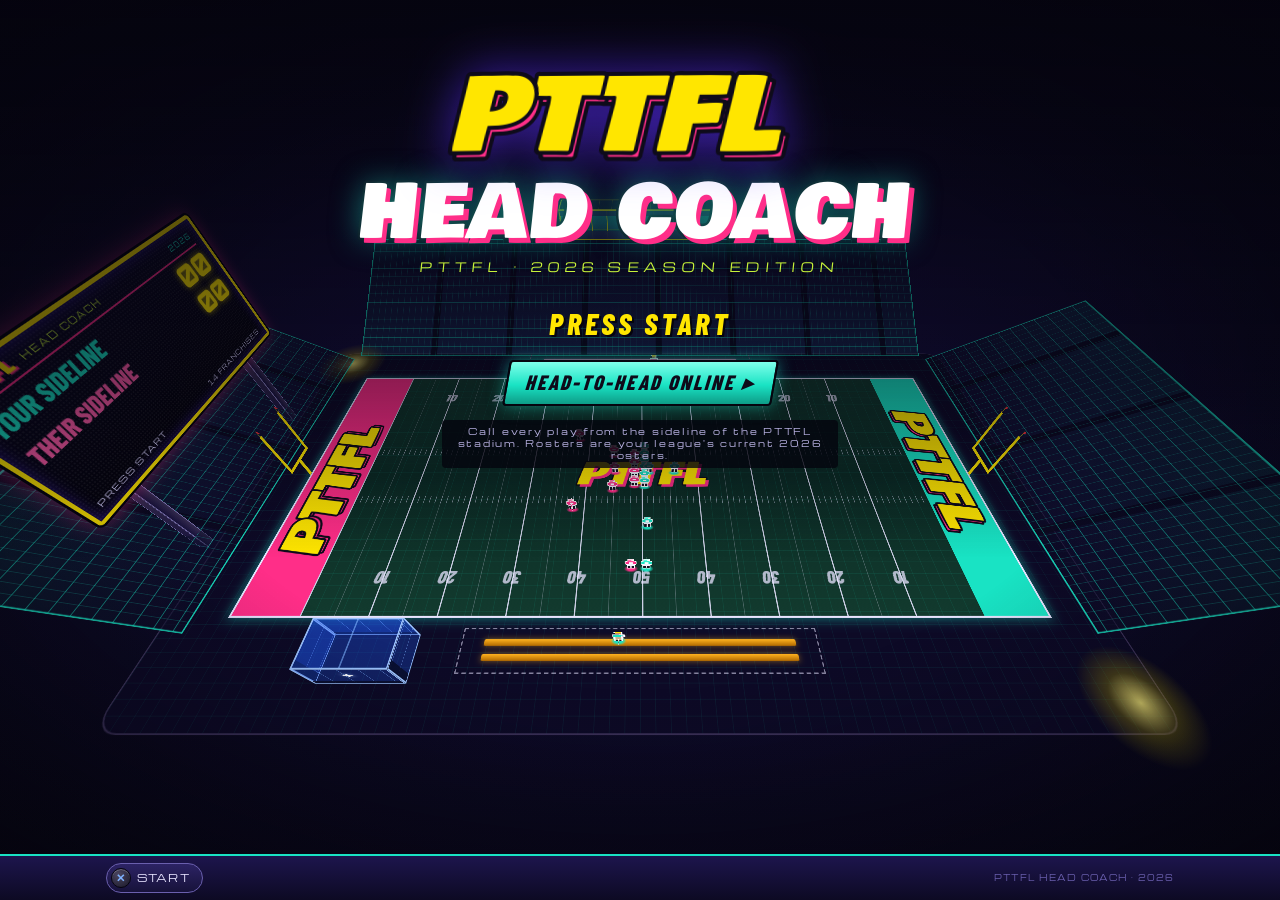
==== index.html @ 3d11e811 "PTTFL Head Coach: single-player and head-to-head game Co-Authored-By: Claude Opus 5.5 <noreply@anthr" ====
<!doctype html>
<html lang="en">
<head>
<meta charset="utf-8">
<meta name="viewport" content="width=device-width,initial-scale=1,viewport-fit=cover">
<title>PTTFL Head Coach</title>
<link rel="preconnect" href="https://fonts.googleapis.com"><link rel="preconnect" href="https://fonts.gstatic.com" crossorigin>
<link rel="stylesheet" href="https://fonts.googleapis.com/css2?family=Anton&family=Bowlby+One&family=Barlow+Condensed:ital,wght@1,700;1,800&family=Michroma&family=Orbitron:wght@700;900&family=Archivo+Narrow:wght@500;600;700&display=swap">
<link rel="stylesheet" href="assets/hc.css">
</head>
<body>
<noscript>PTTFL Head Coach needs JavaScript turned on.</noscript>
<script>window.HC_MODE = 'sp';</script>
<script src="assets/hc-data.js"></script>
<script src="assets/hc-game.js"></script>
</body>
</html>
---- assets/hc.css ----
/* PTTFL Head Coach */
:root{color-scheme:light;box-sizing:border-box;padding-top:env(safe-area-inset-top,0px);padding-bottom:env(safe-area-inset-bottom,0px)}html{scroll-padding-top:env(safe-area-inset-top,0px)}body{margin:0;padding:0;font:14px -apple-system,BlinkMacSystemFont,sans-serif;background:#fff;color:#000}img{max-width:100%}[hidden]:not([hidden=until-found i]){display:none!important}
:root{
  color-scheme:dark;
  --navy:#0B0920; --ink:#15111F; --deep:#0A0812;
  --text:#F4F0FF; --soft:#D9C9FF; --lav:#B48CFF; --hud-soft:#B7B0E0;
  --purple:#5B2EFF; --yellow:#FFE600; --pink:#FF2E88; --teal:#19E3C4; --lime:#C6F23A; --orange:#FF6B1A;
  --steel-hi:#9C92D8; --steel-lo:#221A4A;
  --pnl:linear-gradient(180deg,rgba(42,31,92,.9) 0%,rgba(24,18,64,.9) 34%,rgba(16,12,42,.93) 100%);
  --grid:linear-gradient(rgba(25,227,196,.055) 1px,transparent 1px) 0 0/22px 22px,linear-gradient(90deg,rgba(25,227,196,.055) 1px,transparent 1px) 0 0/22px 22px;
  --bevel:inset 0 1px 0 rgba(255,255,255,.22),inset 1px 0 0 rgba(255,255,255,.08),inset 0 -2px 0 rgba(0,0,0,.55),0 0 0 1px #05040E,0 8px 18px rgba(0,0,0,.55);
  --f-head:"Barlow Condensed","Arial Narrow",sans-serif;
  --f-hud:"Michroma","Archivo Narrow",sans-serif;
  --f-lcd:"Orbitron","Barlow Condensed",sans-serif;
  --f-body:"Archivo Narrow","Arial Narrow",sans-serif;
  --safe-b:env(safe-area-inset-bottom,0px);
}
*{box-sizing:border-box}
html,body{height:100%}
body{margin:0;color:var(--text);font-family:var(--f-body);font-size:15px;line-height:1.35;overflow:hidden;background:#05040C;-webkit-tap-highlight-color:transparent;user-select:none;-webkit-user-select:none}
button{font:inherit;color:inherit}
:focus-visible{outline:2px solid var(--teal);outline-offset:2px}
*{scrollbar-width:thin;scrollbar-color:#FFE600 #120E2C}
::-webkit-scrollbar{width:10px;height:10px}
::-webkit-scrollbar-track{background:#0A0820;box-shadow:inset 0 0 0 1px #3B3158}
::-webkit-scrollbar-thumb{background:linear-gradient(180deg,#FFF27A,#FFE600 45%,#C9A800);border:2px solid #0A0820;border-radius:3px}
.num{font-variant-numeric:tabular-nums}
[hidden]{display:none!important}

/* ===================== the PTTFL stadium (same build as the Matchup Vault) ===================== */
.mx-ov{position:fixed;inset:0;overflow:hidden;contain:strict;background:radial-gradient(ellipse 90% 70% at 50% 45%,#1B1250 0%,#0B0920 60%,#05040C 100%)}
.mx-ov::after{content:"";position:absolute;inset:0;pointer-events:none;background:radial-gradient(ellipse 80% 70% at 50% 45%,transparent 45%,rgba(5,4,14,.6) 100%)}
.mx-ov.dim::before{content:"";position:absolute;inset:0;z-index:2;background:rgba(5,4,14,.5);pointer-events:none}
.mx-cam{position:absolute;left:50%;top:50%;width:0;height:0;perspective:900px;perspective-origin:50% 30%;transition:top .45s cubic-bezier(.45,0,.2,1)}
.mx-ov.calling .mx-cam{top:40%}
.mx-rig{position:absolute;left:0;top:0;transform-style:preserve-3d;will-change:transform;backface-visibility:hidden}
.mx-rig.glide{transition:transform .9s cubic-bezier(.45,0,.2,1)}
.mx-std{position:absolute;left:-700px;top:-370px;width:1400px;height:780px;border-radius:30px;transform:translateZ(-14px);backface-visibility:hidden;
  background:linear-gradient(rgba(25,227,196,.07) 1px,transparent 1px) 0 0/20px 20px,linear-gradient(90deg,rgba(25,227,196,.07) 1px,transparent 1px) 0 0/20px 20px,#0D0A26;box-shadow:0 0 0 2px #3B3158}
.mx-std::before,.mx-std::after{content:"";position:absolute;width:150px;height:150px;border-radius:50%;background:radial-gradient(circle,rgba(255,242,122,.9),rgba(255,230,0,.25) 35%,transparent 70%)}
.mx-std::before{left:-40px;top:-40px}.mx-std::after{right:-40px;bottom:-40px}
.mx-sec{position:absolute;backface-visibility:visible;border:2px solid rgba(25,227,196,.85);
  background:repeating-linear-gradient(var(--rr),rgba(25,227,196,.55) 0 1.5px,transparent 1.5px 22px),
    repeating-linear-gradient(var(--rd),rgba(25,227,196,.22) 0 1px,transparent 1px 14px),
    repeating-linear-gradient(var(--rd),transparent 0 158px,rgba(11,9,32,.9) 158px 172px),
    linear-gradient(var(--rr),rgba(25,227,196,.10),rgba(13,10,38,.6))}
.mx-sec.n{left:-640px;top:-640px;width:1280px;height:300px;transform-origin:50% 100%;transform:translateZ(2px) rotateX(-30deg);--rr:0deg;--rd:90deg;transform-style:preserve-3d}
.mx-sec.w{left:-950px;top:-330px;width:300px;height:620px;transform-origin:100% 50%;transform:translateZ(2px) rotateY(30deg);--rr:90deg;--rd:0deg}
.mx-sec.e{left:650px;top:-330px;width:300px;height:620px;transform-origin:0 50%;transform:translateZ(2px) rotateY(-30deg);--rr:270deg;--rd:0deg}
.mx-pbase{position:absolute;left:0;top:0;width:100%;height:0;transform-origin:50% 0;transform:rotateX(30deg);transform-style:preserve-3d}
.mx-fld{position:absolute;left:-600px;top:-267px;width:1200px;height:533px;border:3px solid #E8E4FF;box-shadow:0 0 18px rgba(25,227,196,.55);
  background:
    repeating-linear-gradient(90deg,rgba(232,228,255,.85) 0 2px,transparent 2px 100px) 100px 0/1000px 100% no-repeat,
    repeating-linear-gradient(90deg,rgba(232,228,255,.28) 0 1px,transparent 1px 50px) 150px 0/900px 100% no-repeat,
    repeating-linear-gradient(90deg,rgba(232,228,255,.55) 0 1px,transparent 1px 10px) 100px 205px/1000px 14px no-repeat,
    repeating-linear-gradient(90deg,rgba(232,228,255,.55) 0 1px,transparent 1px 10px) 100px 314px/1000px 14px no-repeat,
    linear-gradient(90deg,#FF2E88 0 100px,transparent 100px 1100px,#19E3C4 1100px),
    linear-gradient(rgba(25,227,196,.09) 1px,transparent 1px) 0 0/20px 20px,
    linear-gradient(90deg,rgba(25,227,196,.09) 1px,transparent 1px) 0 0/20px 20px,
    linear-gradient(180deg,#123A2E,#0B2A24 50%,#123A2E)}
.mx-ez{position:absolute;top:0;bottom:0;width:100px;overflow:visible}
.mx-ez.l{left:0}.mx-ez.r{right:0}
.mx-ezl{position:absolute;left:50%;top:50%;width:360px;transform:translate(-50%,-50%) rotate(-90deg)}
.mx-ez.r .mx-ezl{transform:translate(-50%,-50%) rotate(90deg)}
.mx-ezl svg{display:block;width:100%;height:auto;overflow:visible}
.mx-num{position:absolute;font-family:var(--f-head);font-style:italic;font-weight:800;font-size:30px;color:rgba(232,228,255,.75);transform:translateX(-50%)}
.mx-num.t{top:40px}.mx-num.b{bottom:40px;transform:translateX(-50%) rotate(180deg)}
.mx-mid{position:absolute;left:50%;top:50%;transform:translate(-50%,-50%);font-family:"Bowlby One",var(--f-head);font-size:70px;color:#FFE600;-webkit-text-stroke:5px #0E0B1A;paint-order:stroke;text-shadow:5px 5px 0 #FF2E88;font-style:italic;letter-spacing:.02em}
.mx-to{position:absolute;left:50%;top:22%;transform:translate(-50%,-50%);display:none;font-family:"Bowlby One",var(--f-head);font-size:54px;color:#FFE600;-webkit-text-stroke:4px #0E0B1A;paint-order:stroke;text-shadow:4px 4px 0 #FF2E88;font-style:italic;letter-spacing:.06em}
.mx-ov.timeout .mx-to{display:block;animation:toblink 1.2s steps(2,end) infinite}
@keyframes toblink{50%{opacity:.35}}
.mx-team{position:absolute;left:-250px;top:282px;width:500px;height:62px;border:2px dashed rgba(232,228,255,.55);transform:translateZ(4px)}
.mx-bench{position:absolute;left:30px;right:30px;height:9px;background:linear-gradient(180deg,#FFB21F,#B36B00);box-shadow:0 0 8px rgba(255,178,31,.5);border-radius:2px}
.mx-bench.a{top:14px}.mx-bench.b{top:34px}
.mx-team.far{top:-344px;border-color:rgba(255,46,136,.55)}
.mx-team.far .mx-bench{background:linear-gradient(180deg,#FF7AB5,#B3155E);box-shadow:0 0 8px rgba(255,46,136,.5)}
.cb{position:absolute;transform-style:preserve-3d}
.cb>i{position:absolute;display:block;box-sizing:border-box;backface-visibility:visible}
.cb.tent{transform:translateZ(4px)}
.cb.tent>i{border:2px solid #9CC3FF;background:linear-gradient(0deg,rgba(8,12,40,.85) 0 16%,transparent 16%),repeating-linear-gradient(90deg,rgba(127,178,255,.55) 0 1.5px,transparent 1.5px 27px),rgba(30,91,255,.28)}
.cb.tent>i.tp{background:linear-gradient(90deg,transparent 49%,rgba(127,178,255,.6) 49% 51%,transparent 51%),rgba(30,91,255,.35)}
.cb.tent>i.fr::after{content:"+";position:absolute;left:50%;top:38%;transform:translate(-50%,-50%);font:900 26px/1 Arial,sans-serif;color:#fff;text-shadow:0 0 8px #9CC3FF}
.cb.pbox>i{border:2px solid #FFE600;background:rgba(42,31,92,.85)}
.cb.pbox>i.fr{background:linear-gradient(180deg,rgba(42,31,92,.9) 0 18%,transparent 18% 70%,rgba(42,31,92,.9) 70%),repeating-linear-gradient(90deg,#FFE600 0 2px,transparent 2px 36px),linear-gradient(180deg,rgba(25,227,196,.55),rgba(25,227,196,.15))}
.cb.pbox>i.fr::after{content:"PRESS";position:absolute;left:0;right:0;bottom:3px;text-align:center;font-family:var(--f-hud);font-size:11px;letter-spacing:.4em;color:#FFE600}
.cb.pbox>i.tp{background:repeating-linear-gradient(90deg,rgba(255,230,0,.25) 0 1px,transparent 1px 30px),rgba(20,15,51,.9)}
.cb.jpole>i{background:linear-gradient(180deg,#3B3158,#1A1440);border:1px solid #9C92D8}
.mx-gp{position:absolute;display:block;top:-30px;width:130px;height:60px;backface-visibility:visible}
.mx-gp.r{left:600px;transform-origin:0 50%;transform:rotateY(-90deg);
  background:linear-gradient(#FFE600,#FFE600) 0 27px/40px 6px no-repeat,linear-gradient(#FFE600,#FFE600) 37px 0/6px 60px no-repeat,linear-gradient(#FFE600,#FFE600) 40px 0/90px 5px no-repeat,linear-gradient(#FFE600,#FFE600) 40px 55px/90px 5px no-repeat}
.mx-gp.l{left:-730px;transform-origin:100% 50%;transform:rotateY(90deg);
  background:linear-gradient(#FFE600,#FFE600) 90px 27px/40px 6px no-repeat,linear-gradient(#FFE600,#FFE600) 87px 0/6px 60px no-repeat,linear-gradient(#FFE600,#FFE600) 0 0/90px 5px no-repeat,linear-gradient(#FFE600,#FFE600) 0 55px/90px 5px no-repeat}
/* jumbotron at the west end: the live game score */
.mx-jb{position:absolute;display:block;transform-origin:100% 50%;transform:translateZ(158px) rotateY(90deg);transform-style:preserve-3d;backface-visibility:visible}
.mx-jbi{position:absolute;left:50%;top:50%;width:420px;height:215px;transform:translate(-50%,-50%) rotate(-90deg);display:flex;flex-direction:column;gap:4px;padding:8px 14px 8px;overflow:hidden;
  background:radial-gradient(rgba(255,255,255,.07) 1px,transparent 1.3px) 0 0/4px 4px,linear-gradient(180deg,#0B0920,#05040C);border:5px solid #FFE600;border-radius:6px;box-shadow:0 0 0 3px #05040E,0 0 30px rgba(255,46,136,.55),inset 0 0 18px rgba(91,46,255,.45)}
.jb-top{display:flex;align-items:center;gap:10px;padding-bottom:4px;border-bottom:2px solid #FF2E88;font-family:var(--f-hud);font-size:10px;letter-spacing:.2em;text-transform:uppercase;color:#C6F23A}
.jb-top b{font-family:"Bowlby One",Impact,sans-serif;font-weight:400;font-size:19px;line-height:1;color:#FFE600;text-shadow:2px 2px 0 #FF2E88}
.jb-top span:last-child{margin-left:auto;color:#19E3C4}
.jb-row{display:grid;grid-template-columns:minmax(0,1fr) auto;align-items:center;gap:10px}
.jb-row span{font-family:var(--f-head);font-style:italic;font-weight:800;font-size:30px;line-height:1;text-transform:uppercase;white-space:nowrap;overflow:hidden;text-overflow:ellipsis}
.jb-row.u span{color:#19E3C4}.jb-row.t span{color:#FF5CA8}
.jb-row b{font-family:var(--f-lcd);font-weight:900;font-size:40px;line-height:1;color:#FFE600;text-shadow:0 0 10px rgba(255,230,0,.7)}
.jb-foot{margin-top:auto;display:flex;justify-content:space-between;font-family:var(--f-hud);font-size:11px;letter-spacing:.14em;color:#D9D4FF}

/* pixel players (same sprites as the Vault) */
.mx-game{position:absolute;left:0;top:0;transform-style:preserve-3d;transform:translateZ(3px)}
.gp{position:absolute;left:0;top:0;width:0;height:0;transform-style:preserve-3d;--op:1}
.gp>i,.gp::after{content:"";position:absolute;display:block;left:-9px;top:-32px;width:18px;height:32px;transform-origin:50% 100%;transform:rotateX(-90deg);backface-visibility:visible;background-size:100% 100%;image-rendering:pixelated;opacity:var(--op)}
.gp::after{transform:rotateZ(90deg) rotateX(-90deg)}
.gp::before{content:"";position:absolute;left:-11px;top:-6px;width:22px;height:12px;border-radius:50%;background:radial-gradient(ellipse,var(--gc,#fff) 0 35%,transparent 72%);opacity:var(--op)}
.gp.u{--gc:#19E3C4}.gp.t{--gc:#FF2E88}.gp.ball{--gc:#FFE600}
.gp.u>i,.gp.u::after{background-image:url("data:image/svg+xml,%3Csvg xmlns='http://www.w3.org/2000/svg' viewBox='0 0 14 24' shape-rendering='crispEdges'%3E%3Crect x='3' y='0' width='8' height='7' fill='%23FFFFFF'/%3E%3Crect x='1' y='5' width='12' height='9' fill='%23FFFFFF'/%3E%3Crect x='0' y='6' width='4' height='7' fill='%23FFFFFF'/%3E%3Crect x='10' y='6' width='4' height='7' fill='%23FFFFFF'/%3E%3Crect x='2' y='12' width='10' height='6' fill='%23FFFFFF'/%3E%3Crect x='2' y='16' width='5' height='8' fill='%23FFFFFF'/%3E%3Crect x='7' y='16' width='5' height='8' fill='%23FFFFFF'/%3E%3Crect x='4' y='1' width='6' height='5' fill='%235CFFE6'/%3E%3Crect x='2' y='6' width='10' height='7' fill='%2319E3C4'/%3E%3Crect x='1' y='7' width='2' height='5' fill='%2319E3C4'/%3E%3Crect x='11' y='7' width='2' height='5' fill='%2319E3C4'/%3E%3Crect x='3' y='13' width='8' height='4' fill='%23F4F0FF'/%3E%3Crect x='3' y='17' width='3' height='6' fill='%2315111F'/%3E%3Crect x='8' y='17' width='3' height='6' fill='%2315111F'/%3E%3Crect x='8' y='3' width='3' height='2' fill='%23FFFFFF'/%3E%3Crect x='5' y='8' width='4' height='3' fill='%23FFFFFF'/%3E%3C/svg%3E")}
.gp.t>i,.gp.t::after{background-image:url("data:image/svg+xml,%3Csvg xmlns='http://www.w3.org/2000/svg' viewBox='0 0 14 24' shape-rendering='crispEdges'%3E%3Crect x='3' y='0' width='8' height='7' fill='%23FFFFFF'/%3E%3Crect x='1' y='5' width='12' height='9' fill='%23FFFFFF'/%3E%3Crect x='0' y='6' width='4' height='7' fill='%23FFFFFF'/%3E%3Crect x='10' y='6' width='4' height='7' fill='%23FFFFFF'/%3E%3Crect x='2' y='12' width='10' height='6' fill='%23FFFFFF'/%3E%3Crect x='2' y='16' width='5' height='8' fill='%23FFFFFF'/%3E%3Crect x='7' y='16' width='5' height='8' fill='%23FFFFFF'/%3E%3Crect x='4' y='1' width='6' height='5' fill='%23FF7AB5'/%3E%3Crect x='2' y='6' width='10' height='7' fill='%23FF2E88'/%3E%3Crect x='1' y='7' width='2' height='5' fill='%23FF2E88'/%3E%3Crect x='11' y='7' width='2' height='5' fill='%23FF2E88'/%3E%3Crect x='3' y='13' width='8' height='4' fill='%23F4F0FF'/%3E%3Crect x='3' y='17' width='3' height='6' fill='%2315111F'/%3E%3Crect x='8' y='17' width='3' height='6' fill='%2315111F'/%3E%3Crect x='8' y='3' width='3' height='2' fill='%23FFFFFF'/%3E%3Crect x='5' y='8' width='4' height='3' fill='%23FFFFFF'/%3E%3C/svg%3E")}
.gp.ball>i,.gp.ball::after{left:-6px;top:-8px;width:12px;height:8px;background-image:url("data:image/svg+xml,%3Csvg xmlns='http://www.w3.org/2000/svg' viewBox='0 0 10 6' shape-rendering='crispEdges'%3E%3Crect x='2' y='0' width='6' height='6' fill='%238A4A1A'/%3E%3Crect x='0' y='1' width='10' height='4' fill='%238A4A1A'/%3E%3Crect x='3' y='2' width='4' height='1' fill='%23F4F0FF'/%3E%3C/svg%3E")}
.gp.ball::before{left:-6px;top:-4px;width:12px;height:8px}
.gp.co>i,.gp.co::after{left:-10px;top:-34px;width:20px;height:34px}
.gp.co.u>i,.gp.co.u::after{background-image:var(--coach-u)}
.gp.co.t>i,.gp.co.t::after{background-image:var(--coach-t)}
.gp.hi::before{background:radial-gradient(ellipse,#FFE600 0 40%,transparent 75%);left:-14px;top:-8px;width:28px;height:16px}
.gl{position:absolute;left:0;top:0;bottom:0;width:3px;margin-left:-1.5px;opacity:.9;pointer-events:none}
.gl.los{background:#3DD9FF;box-shadow:0 0 8px #3DD9FF}.gl.fst{background:#FFE600;box-shadow:0 0 8px #FFE600}
.mx-tgt{position:absolute;left:0;top:0;width:44px;height:44px;margin:-22px 0 0 -22px;border-radius:50%;border:3px solid #FFE600;box-shadow:0 0 14px #FFE600;opacity:0;transform:translateZ(2px)}

/* ===================== Madden-era menu kit ===================== */
.panel{background:var(--grid),var(--pnl);border:2px solid;border-color:var(--steel-hi) var(--steel-lo) #120D2E #6A5FAE;border-radius:6px;box-shadow:var(--bevel)}
.bar{display:flex;align-items:center;gap:10px;padding:7px 12px;background:linear-gradient(90deg,#5B2EFF,#2A1A8A 70%,transparent);font-family:var(--f-hud);font-size:.6rem;letter-spacing:.16em;text-transform:uppercase;color:#fff;box-shadow:inset 0 -1px 0 rgba(0,0,0,.5);border-radius:4px 4px 0 0}
.bar b{color:var(--yellow);font-weight:400}
.bar .r{margin-left:auto;color:var(--lime)}
.hud{font-family:var(--f-hud);font-size:.58rem;letter-spacing:.14em;text-transform:uppercase;color:var(--lime)}
.lcd{font-family:var(--f-lcd);font-weight:900;color:#8C84B8;background:#05040C;border:2px solid #2A2350;border-radius:4px;padding:4px 10px;box-shadow:inset 0 3px 10px rgba(0,0,0,.85);display:inline-block;font-variant-numeric:tabular-nums}
.lcd.win{color:var(--yellow);text-shadow:0 0 12px rgba(255,230,0,.7)}
.lcd.good{color:var(--lime);text-shadow:0 0 8px rgba(198,242,58,.6)}
.sec{display:flex;align-items:center;margin:0 0 12px}
.sec h2{margin:0;font-family:var(--f-head);font-weight:800;font-style:italic;font-size:1.75rem;line-height:1;letter-spacing:.02em;text-transform:uppercase;color:#fff;padding:2px 22px 4px 14px;transform:skewX(-14deg);white-space:nowrap;
  background:linear-gradient(90deg,#5B2EFF 0%,#3A1DB4 70%,rgba(58,29,180,0) 100%);border-left:7px solid var(--yellow);text-shadow:2px 2px 0 #05040E;box-shadow:inset 0 1px 0 rgba(255,255,255,.3)}
.sec::after{content:"";flex:1;height:2px;margin-left:6px;background:linear-gradient(90deg,#19E3C4,rgba(25,227,196,.15) 60%,transparent);box-shadow:0 0 8px rgba(25,227,196,.6)}
.chip{border:1px solid;border-color:#6A5FAE #221A4A #120D2E #4A4090;border-radius:4px;transform:skewX(-10deg);padding:4px 12px 6px;cursor:pointer;font-family:var(--f-head);font-weight:800;font-style:italic;font-size:1.05rem;color:#D9D4FF;background:linear-gradient(180deg,#2C2364,#17123A);text-transform:uppercase}
.chip:hover{background:linear-gradient(180deg,#3B2F8A,#1E1750);color:#fff}
.chip[aria-pressed="true"]{background:linear-gradient(180deg,#FFF27A,#FFE600 55%,#D9B800);color:#0E0B1A;box-shadow:0 0 12px rgba(255,230,0,.55);border-color:#FFF59A #8A6D00 #5C4800 #E0B400}
.chips{display:flex;flex-wrap:wrap;gap:8px}
.pb{all:unset;cursor:pointer;display:inline-flex;align-items:center;gap:6px;font-family:var(--f-hud);font-size:.6rem;letter-spacing:.12em;text-transform:uppercase;color:#E8E4FF;white-space:nowrap}
.pb[disabled]{opacity:.35;cursor:default}
.pb.pill{padding:4px 12px 4px 4px;border:1px solid #6A5FAE;border-radius:16px;background:linear-gradient(180deg,#2C2364,#17123A)}
.pb.pill:hover:not([disabled]){border-color:#19E3C4;color:#fff}
.pb.big{font-size:.72rem;padding:6px 16px 6px 6px;border-radius:20px}
.pb.big .ps{width:26px;height:26px;font-size:14px}
.ps{display:inline-grid;place-items:center;width:20px;height:20px;border-radius:50%;font-style:normal;font-family:Arial,sans-serif;font-size:11px;font-weight:700;background:radial-gradient(circle at 35% 30%,#4A4560,#1A1828);border:1px solid #05040E;box-shadow:inset 0 1px 0 rgba(255,255,255,.25);flex:0 0 auto}
.ps.x{color:#7FB2FF}.ps.o{color:#FF5A6E}.ps.t{color:#4CE08A}.ps.s{color:#FF8AD8}
.sel{display:inline-block;width:26px;height:9px;margin-right:2px;border-radius:5px;transform:rotate(-12deg);background:linear-gradient(180deg,#8E89AA,#4E4A68 60%,#2E2B42);border:1px solid #05040E;box-shadow:inset 0 1px 0 rgba(255,255,255,.45)}
.shoulder{font-family:var(--f-hud);font-size:.58rem;color:#E8E4FF;background:linear-gradient(180deg,#6F6A8E,#3A3654 60%,#24213A);border:1px solid #05040E;border-radius:9px 9px 4px 4px;padding:4px 9px 3px;box-shadow:inset 0 1px 0 rgba(255,255,255,.35)}
.padbar{position:fixed;left:0;right:0;bottom:0;z-index:40;background:linear-gradient(180deg,rgba(30,22,80,.96),rgba(13,10,36,.98));border-top:2px solid #19E3C4;padding-bottom:var(--safe-b)}
.padbar .in{display:flex;gap:6px 16px;align-items:center;padding:7px 16px;max-width:1100px;margin:0 auto;overflow-x:auto;scrollbar-width:none}
.padbar .in::-webkit-scrollbar{display:none}
.padbar .sp{flex:1}
.padbar .ver{font-family:var(--f-hud);font-size:.5rem;letter-spacing:.14em;color:#6A5FAE;white-space:nowrap}

/* ===================== screens ===================== */
.scr{position:fixed;inset:0;z-index:20;display:flex;flex-direction:column;align-items:center;overflow-y:auto;padding:16px 16px calc(70px + var(--safe-b))}
.scr .box{width:100%;max-width:1040px;margin:auto 0}

/* title */
#title{justify-content:flex-start;padding-top:calc(7vh + env(safe-area-inset-top,0px));background:linear-gradient(180deg,rgba(5,4,14,.82) 0%,rgba(5,4,14,.45) 42%,transparent 62%)}
.tlogo{display:flex;flex-direction:column;align-items:center;gap:6px;transform:skewX(-6deg)}
.tlogo svg{width:min(78vw,420px);height:auto;overflow:visible;filter:drop-shadow(0 0 24px rgba(91,46,255,.6))}
.tlogo .hc{font-family:"Bowlby One",var(--f-head);font-size:clamp(2.4rem,9vw,4.6rem);line-height:.95;color:#fff;-webkit-text-stroke:5px #0E0B1A;paint-order:stroke;text-shadow:5px 5px 0 #FF2E88,0 0 30px rgba(25,227,196,.5);letter-spacing:.02em;text-align:center}
.tlogo .yr{font-family:var(--f-hud);font-size:clamp(.6rem,2vw,.8rem);letter-spacing:.4em;color:var(--lime);margin-top:4px}
.press{margin-top:22px;font-family:var(--f-head);font-style:italic;font-weight:800;font-size:clamp(1.3rem,5vw,1.9rem);letter-spacing:.12em;color:var(--yellow);text-shadow:2px 2px 0 #05040E;animation:blink 1.1s steps(2,end) infinite;cursor:pointer;background:none;border:0;padding:6px 18px}
@keyframes blink{50%{opacity:.15}}
.tsub{background:rgba(5,4,14,.78);padding:6px 12px;border-radius:4px;margin-top:14px;font-family:var(--f-hud);font-size:.55rem;letter-spacing:.2em;color:var(--hud-soft);text-align:center;max-width:44ch}
.career{margin-top:18px;display:flex;gap:10px;align-items:center;font-family:var(--f-hud);font-size:.55rem;letter-spacing:.14em;color:var(--hud-soft)}
.career .lcd{font-size:.9rem;padding:3px 8px}

/* setup */
.steps{display:flex;gap:8px;margin:0 0 14px;flex-wrap:wrap}
.setup{display:grid;grid-template-columns:minmax(0,1.05fr) minmax(0,1fr);gap:16px;align-items:start}
.tlist{max-height:min(62vh,600px);overflow-y:auto;padding:4px 0}
.trow{all:unset;box-sizing:border-box;cursor:pointer;width:100%;display:grid;grid-template-columns:2.2rem minmax(0,1fr) auto auto;gap:10px;align-items:center;padding:8px 12px;border-bottom:1px solid rgba(156,146,216,.16)}
.trow:nth-child(even){background:rgba(255,255,255,.025)}
.trow:hover,.trow:focus-visible{background:linear-gradient(90deg,rgba(91,46,255,.8),rgba(91,46,255,.45));outline:none}
.trow[aria-pressed="true"]{background:linear-gradient(90deg,#FFF27A,#FFE600 60%,#D9B800);color:#0E0B1A}
.trow[aria-pressed="true"] .tn small,.trow[aria-pressed="true"] .rec{color:#3A2E00}
.trow.lock{opacity:.35;cursor:not-allowed}
.trow .ab{font-family:var(--f-hud);font-size:.5rem;letter-spacing:.06em;color:var(--teal);text-align:center;overflow:hidden}
.trow[aria-pressed="true"] .ab{color:#0E0B1A}
.trow .tn{min-width:0;display:flex;flex-direction:column}
.trow .tn b{font-family:var(--f-head);font-style:italic;font-weight:800;font-size:1.15rem;line-height:1.05;text-transform:uppercase;overflow:hidden;text-overflow:ellipsis;white-space:nowrap}
.trow .tn small{font-weight:700;font-size:.76rem;color:var(--hud-soft)}
.trow .rec{font-family:var(--f-head);font-style:italic;font-weight:800;font-size:1rem;color:var(--soft)}
.trow .lcd{font-size:.95rem;padding:3px 7px;min-width:3rem;text-align:center}
.scout{padding:0 0 14px}
.scout .tnm{padding:12px 14px 2px;font-family:var(--f-head);font-style:italic;font-weight:800;font-size:2rem;line-height:1;text-transform:uppercase;overflow-wrap:anywhere}
.scout .mgr{padding:0 14px;font-family:var(--f-hud);font-size:.56rem;letter-spacing:.12em;color:var(--hud-soft)}
.scout .ovr{display:flex;align-items:center;gap:12px;padding:10px 14px}
.scout .ovr .lcd{font-size:2rem}
.rbars{display:grid;gap:7px;padding:4px 14px 8px}
.rb{display:grid;grid-template-columns:3.6rem minmax(0,1fr) 2.2rem;gap:8px;align-items:center}
.rb span{font-family:var(--f-hud);font-size:.52rem;letter-spacing:.12em;color:var(--lime)}
.rb i{display:block;height:10px;background:#05040C;border:1px solid #2A2350;border-radius:2px;overflow:hidden}
.rb i b{display:block;height:100%;background:linear-gradient(90deg,#19E3C4,#C6F23A,#FFE600);box-shadow:0 0 8px rgba(198,242,58,.5)}
.rb em{font-style:normal;font-family:var(--f-lcd);font-weight:900;font-size:.85rem;color:#fff;text-align:right}
.roster{display:grid;grid-template-columns:repeat(2,minmax(0,1fr));gap:4px 12px;padding:4px 14px}
.roster div{display:flex;gap:8px;align-items:baseline;min-width:0;font-weight:700;font-size:.9rem;border-left:4px solid var(--pc,#5B2EFF);padding-left:7px}
.roster div span{font-family:var(--f-hud);font-size:.5rem;color:var(--pc);flex:0 0 auto}
.roster div b{white-space:nowrap;overflow:hidden;text-overflow:ellipsis}
.p-QB{--pc:#FF5CA8}.p-RB{--pc:#C6F23A}.p-WR{--pc:#3DD9FF}.p-TE{--pc:#FFB21F}.p-K{--pc:#B48CFF}.p-DST{--pc:#8C8AA6}
.note{padding:6px 14px 0;font-size:.78rem;color:var(--hud-soft)}
.ribbon{display:inline-block;margin:8px 14px 0;font-family:var(--f-head);font-style:italic;font-weight:800;font-size:.95rem;padding:3px 12px 4px;background:linear-gradient(180deg,#FF5CA8,#FF2E88 60%,#C4126A);border:2px solid #05040E;border-radius:4px;transform:skewX(-8deg);box-shadow:0 0 12px rgba(255,46,136,.5);text-transform:uppercase}

/* pregame */
.tape{display:grid;grid-template-columns:minmax(0,1fr) auto minmax(0,1fr);gap:12px;align-items:center;padding:14px}
.tape .side{min-width:0}
.tape .side.r{text-align:right}
.tape .nm{font-family:var(--f-head);font-style:italic;font-weight:800;font-size:1.6rem;line-height:1.02;text-transform:uppercase;overflow-wrap:anywhere}
.tape .side.l .nm{color:var(--teal)}.tape .side.r .nm{color:#FF5CA8}
.tape .mg{font-family:var(--f-hud);font-size:.52rem;letter-spacing:.12em;color:var(--hud-soft);margin-top:3px}
.tape .vs{font-family:var(--f-head);font-style:italic;font-weight:800;font-size:2rem;color:var(--pink);text-shadow:2px 2px 0 #05040E}
.cmp{display:grid;gap:6px;padding:0 14px 14px}
.cmp .row{display:grid;grid-template-columns:2.4rem minmax(0,1fr) 4.2rem minmax(0,1fr) 2.4rem;gap:8px;align-items:center}
.cmp .row em{font-style:normal;font-family:var(--f-lcd);font-weight:900;font-size:.9rem;text-align:center}
.cmp .row span{font-family:var(--f-hud);font-size:.5rem;letter-spacing:.12em;color:var(--lime);text-align:center}
.cmp .row i{display:block;height:10px;background:#05040C;border:1px solid #2A2350;border-radius:2px;overflow:hidden;position:relative}
.cmp .row i b{position:absolute;top:0;bottom:0;display:block}
.cmp .row i.l b{right:0;background:linear-gradient(270deg,#19E3C4,#0E8F7C)}
.cmp .row i.r b{left:0;background:linear-gradient(90deg,#FF2E88,#8A0F48)}
.cmp .row em.up{color:var(--yellow);text-shadow:0 0 8px rgba(255,230,0,.6)}
.opts{display:grid;grid-template-columns:repeat(2,minmax(0,1fr));gap:14px;margin-top:14px}
.opt{padding:0 0 12px}
.opt .chips{padding:10px 12px 0}
.opt p{margin:8px 12px 0;font-size:.82rem;color:var(--hud-soft);min-height:2.2em}
.go-row{display:flex;justify-content:flex-end;gap:12px;margin-top:16px;flex-wrap:wrap}

/* ===================== gameday HUD ===================== */
#hud{position:fixed;left:0;right:0;top:0;z-index:15;pointer-events:none;padding:calc(8px + env(safe-area-inset-top,0px)) 12px 0}
.bug{pointer-events:auto;margin:0 auto;max-width:860px;display:grid;grid-template-columns:minmax(0,1fr) minmax(0,1fr) auto auto;align-items:stretch;border-radius:6px;overflow:hidden;box-shadow:var(--bevel);border:2px solid;border-color:var(--steel-hi) var(--steel-lo) #120D2E #6A5FAE;background:linear-gradient(180deg,#221A55,#0D0A26)}
.bt{display:grid;grid-template-columns:auto minmax(0,1fr) auto;align-items:center;gap:8px;padding:5px 8px 5px 10px;position:relative;min-width:0}
.bt.u{background:linear-gradient(90deg,rgba(25,227,196,.32),rgba(25,227,196,.08));border-right:1px solid #05040E}
.bt.t{background:linear-gradient(90deg,rgba(255,46,136,.32),rgba(255,46,136,.08));border-right:1px solid #05040E}
.bt .ab{font-family:var(--f-head);font-style:italic;font-weight:800;font-size:1.35rem;line-height:1;text-transform:uppercase;color:#fff;text-shadow:2px 2px 0 #05040E}
.bt .tos{display:flex;gap:3px;align-self:end;padding-bottom:3px}
.bt .tos i{width:12px;height:4px;border-radius:1px;background:var(--yellow);box-shadow:0 0 5px rgba(255,230,0,.6)}
.bt .tos i.x{background:#3B3158;box-shadow:none}
.bt .lcd{font-size:1.25rem;padding:2px 8px;min-width:2.9rem;text-align:center;color:#fff}
.bt.poss::after{content:"";position:absolute;left:3px;top:50%;margin-top:-5px;border:5px solid transparent;border-left:6px solid var(--yellow);filter:drop-shadow(0 0 4px #FFE600)}
.bq{display:flex;flex-direction:column;align-items:center;justify-content:center;padding:3px 12px;background:#05040C;border-right:1px solid #2A2350}
.bq span{font-family:var(--f-hud);font-size:.5rem;letter-spacing:.14em;color:var(--lime)}
.bq b{font-family:var(--f-lcd);font-weight:900;font-size:1.15rem;color:var(--yellow);text-shadow:0 0 8px rgba(255,230,0,.6);font-variant-numeric:tabular-nums}
.bd{display:flex;flex-direction:column;align-items:center;justify-content:center;padding:3px 12px;background:linear-gradient(180deg,#FFF27A,#FFE600 55%,#D9B800);color:#0E0B1A;min-width:7.5rem}
.bd span{font-family:var(--f-head);font-style:italic;font-weight:800;font-size:1.1rem;line-height:1;white-space:nowrap}
.bd small{font-family:var(--f-hud);font-size:.46rem;letter-spacing:.1em;white-space:nowrap}
.hudrow{max-width:860px;margin:6px auto 0;display:flex;gap:10px;align-items:center;justify-content:space-between}
.mom{pointer-events:auto;display:flex;align-items:center;gap:7px;font-family:var(--f-hud);font-size:.46rem;letter-spacing:.14em;color:var(--hud-soft);background:rgba(10,8,32,.82);border:1px solid #3B3158;border-radius:4px;padding:4px 8px}
.mom i{position:relative;display:block;width:110px;height:8px;background:linear-gradient(90deg,#FF2E88,#3B3158 48%,#3B3158 52%,#19E3C4);border-radius:2px;border:1px solid #05040E}
.mom i b{position:absolute;top:-4px;width:4px;height:14px;margin-left:-2px;background:#fff;box-shadow:0 0 6px #fff;border-radius:1px;left:50%;transition:left .6s ease}
.camb{pointer-events:auto}
/* pause-menu stats */
.statpg{display:flex;flex-direction:column;gap:10px;width:100%}
.sp-score{display:flex;align-items:center;justify-content:space-between;gap:10px;font-family:var(--f-head);font-style:italic;font-weight:800;font-size:1.2rem;text-transform:uppercase}
.sp-score .u{color:#19E3C4}.sp-score .t{color:#FF2E88}
.sp-score .lcd{font-size:1.4rem;margin:0 4px}
.sp-score .q{font-family:var(--f-hud);font-style:normal;font-weight:400;font-size:.55rem;letter-spacing:.12em;color:var(--hud-soft)}
.sp-grid{display:grid;grid-template-columns:repeat(2,minmax(0,1fr));gap:10px;align-items:start}
.statpg .tbl{max-height:none}
.statpg td small{font-family:var(--f-hud);font-size:.5rem;color:var(--hud-soft)}
.stats.pl td:last-child{text-align:right;white-space:nowrap}
.stats.pl.u thead th{color:#19E3C4}.stats.pl.t thead th{color:#FF2E88}
.stats tr.sh th{font-family:var(--f-hud);font-size:.48rem;letter-spacing:.14em;color:var(--yellow);text-align:left;padding-top:8px}
.statpg>.chip{align-self:flex-start}
.keys{display:grid;grid-template-columns:repeat(2,minmax(0,1fr));gap:14px 18px}
.kgrp{display:flex;flex-direction:column;gap:5px}
.kgrp .hud{color:var(--yellow);margin-bottom:2px}
.krow{display:flex;align-items:center;justify-content:space-between;gap:10px;font-size:.86rem;color:#E6E1FF;border-bottom:1px solid rgba(156,146,216,.15);padding-bottom:4px}
.krow em{font-style:normal;text-align:right;color:var(--hud-soft)}
kbd{display:inline-block;min-width:1.4em;text-align:center;font-family:var(--f-hud);font-size:.55rem;color:#fff;background:linear-gradient(180deg,#3B3158,#1A1440);border:1px solid #6A5FAE;border-bottom-width:3px;border-radius:4px;padding:3px 6px}
@media (max-width:760px){.keys{grid-template-columns:1fr}}
@media (max-width:760px){.sp-grid{grid-template-columns:1fr}}
.wind{display:flex;align-items:center;gap:5px;font-family:var(--f-hud);font-size:.46rem;letter-spacing:.12em;color:var(--hud-soft);background:rgba(10,8,32,.82);border:1px solid #3B3158;border-radius:4px;padding:3px 8px;margin-right:auto;margin-left:8px}
.wind i{display:inline-block;position:relative;width:14px;height:14px}
.wind i::before{content:"";position:absolute;left:5px;top:5px;width:4px;height:9px;background:#FF2E3E}
.wind i::after{content:"";position:absolute;left:1px;top:0;border:6px solid transparent;border-bottom:7px solid #FF2E3E;border-top:0}
.wind b{font-family:var(--f-head);font-style:italic;font-weight:800;font-size:.95rem;letter-spacing:0;color:#fff}
.wind em{font-style:normal;color:var(--yellow)}
@media (max-width:640px){.wind span,.wind em{display:none}}
/* digital wind flags on the uprights */
.wflag{position:absolute;width:0;height:0;transform-style:preserve-3d;transform:translateZ(130px) rotateZ(var(--wa,0deg))}
.wflag>b{position:absolute;left:0;top:-12px;width:10px;height:12px;transform-origin:0 100%;transform:rotateX(-90deg);transform-style:preserve-3d}
.wflag i{position:absolute;left:0;top:0;width:1px;height:12px;background:#FFE600}
.wflag span{position:absolute;left:1px;top:0;height:4px;width:calc(3px + var(--wl,.5) * 4px);transform-origin:0 0;backface-visibility:visible;background:#FF2E3E;image-rendering:pixelated;
  animation:wflap var(--wf,.8s) steps(1,end) infinite;transform:rotate(calc((1 - var(--wl,.5)) * 70deg))}
@keyframes wflap{0%{clip-path:none}50%{clip-path:polygon(0 0,100% 25%,100% 100%,0 100%)}}
@media (prefers-reduced-motion:reduce){.wflag span{animation:none}}
.tick{max-width:860px;margin:6px auto 0;font-weight:700;font-size:.86rem;color:#E6E1FF;background:rgba(10,8,32,.78);border-left:4px solid var(--teal);padding:4px 10px;border-radius:0 4px 4px 0;min-height:1.6em;white-space:nowrap;overflow:hidden;text-overflow:ellipsis}
.tick.t{border-left-color:var(--pink)}
.tick b{color:var(--yellow)}

/* result banner */
#banner{position:fixed;left:50%;top:40%;z-index:30;transform:translate(-50%,-50%);display:flex;flex-direction:column;align-items:center;gap:8px;pointer-events:none;width:min(94vw,680px)}
#banner .bn-t{font-family:var(--f-head);font-style:italic;font-weight:800;font-size:clamp(2.2rem,9vw,4.2rem);line-height:1;text-transform:uppercase;color:#fff;padding:4px 30px 8px 18px;transform:skewX(-14deg) translateX(-40px);opacity:0;
  background:linear-gradient(90deg,#5B2EFF,#3A1DB4 70%,rgba(58,29,180,0));border-left:9px solid #FFE600;text-shadow:3px 3px 0 #05040E;transition:transform .22s cubic-bezier(.2,.9,.3,1.2),opacity .12s;white-space:nowrap}
#banner.td .bn-t{background:linear-gradient(90deg,#FF2E88,#C4126A 70%,rgba(196,18,106,0));border-left-color:#19E3C4;font-size:clamp(2.6rem,11vw,5.2rem)}
#banner.bad .bn-t{background:linear-gradient(90deg,#FF2E88,#8A0F48 70%,rgba(138,15,72,0))}
#banner.good .bn-t{background:linear-gradient(90deg,#0E8F7C,#0B5A50 70%,rgba(11,90,80,0));border-left-color:#C6F23A}
#banner .bn-s{font-family:var(--f-hud);font-size:.62rem;letter-spacing:.18em;color:var(--lime);text-transform:uppercase;background:rgba(5,4,14,.8);padding:4px 10px;border-radius:3px;opacity:0;transition:opacity .2s .1s;text-align:center}
#banner .bn-c{font-family:var(--f-hud);font-size:.55rem;letter-spacing:.14em;padding:3px 9px;border-radius:3px;opacity:0;transition:opacity .2s .15s}
#banner .bn-c.w{background:#C6F23A;color:#0E0B1A}#banner .bn-c.l{background:#FF2E88;color:#fff}#banner .bn-c.e{background:#3B3158;color:#E8E4FF}
#banner.on .bn-t{opacity:1;transform:skewX(-14deg) translateX(0)}
#banner.on .bn-s,#banner.on .bn-c{opacity:1}

/* play-call tablet */
#tablet{position:fixed;left:50%;bottom:calc(52px + var(--safe-b));z-index:16;width:min(1100px,calc(100vw - 16px));transform:translate(-50%,0);transition:transform .32s cubic-bezier(.45,0,.2,1),opacity .2s;max-height:calc(58vh);display:flex;flex-direction:column}
#tablet.off{transform:translate(-50%,120%);opacity:0;pointer-events:none}
#tablet .bar{flex:0 0 auto;flex-wrap:wrap;row-gap:2px}
#tablet .bar .side{padding:1px 7px;border-radius:2px;color:#0E0B1A;background:var(--teal)}
#tablet.def .bar .side{background:var(--pink);color:#fff}
.coord{display:flex;align-items:center;gap:10px;padding:7px 12px;border-bottom:1px solid rgba(156,146,216,.2);font-size:.86rem;color:#E6E1FF;flex:0 0 auto}
.coord .av{width:30px;height:30px;border-radius:50%;flex:0 0 auto;display:grid;place-items:center;font-family:var(--f-head);font-style:italic;font-weight:800;font-size:.9rem;color:#0E0B1A;background:var(--c,#19E3C4);box-shadow:0 0 0 2px #05040E,0 0 0 3px var(--c,#19E3C4)}
.coord b{color:var(--yellow)}
.coord .cf{margin-left:auto;font-family:var(--f-hud);font-size:.5rem;letter-spacing:.1em;color:var(--lime);white-space:nowrap}
.cards{display:grid;grid-template-columns:repeat(var(--n,8),minmax(0,1fr));gap:8px;padding:10px 12px;overflow-y:auto}
.pc{all:unset;box-sizing:border-box;cursor:pointer;position:relative;display:flex;flex-direction:column;gap:2px;padding:6px 7px 7px;border:1px solid;border-color:#6A5FAE #221A4A #120D2E #4A4090;border-radius:5px;background:linear-gradient(180deg,#1E1650,#0F0B2C);min-width:0}
.pc:hover,.pc:focus-visible{border-color:#7FFFEA #0E7F6E #0A5A4E #19E3C4;box-shadow:0 0 12px rgba(25,227,196,.45);outline:none}
.pc svg{display:block;width:100%;height:auto;border-radius:3px;background:linear-gradient(rgba(25,227,196,.08) 1px,transparent 1px) 0 0/10px 10px,#0B2A24}
.pc .nm{font-family:var(--f-head);font-style:italic;font-weight:800;font-size:1.02rem;line-height:1;text-transform:uppercase;color:#fff;white-space:nowrap;overflow:hidden;text-overflow:ellipsis;margin-top:3px}
.pc .fm{font-family:var(--f-hud);font-size:.45rem;letter-spacing:.08em;color:var(--hud-soft);white-space:nowrap;overflow:hidden;text-overflow:ellipsis}
.pc .k{position:absolute;right:5px;top:5px;font-family:var(--f-hud);font-size:.45rem;color:#8C84B8;background:rgba(5,4,14,.8);padding:1px 4px;border-radius:2px}
.pc.rec{border-color:#FFF59A #8A6D00 #5C4800 #E0B400;box-shadow:0 0 12px rgba(255,230,0,.35)}
/* run / pass picker */
.rpick{display:grid;grid-template-columns:1fr 1fr minmax(0,.75fr);gap:10px;padding:10px 12px}
.rpb{all:unset;box-sizing:border-box;cursor:pointer;position:relative;display:grid;grid-template-columns:minmax(0,1.1fr) minmax(0,1fr);grid-template-rows:auto auto 1fr;column-gap:12px;align-items:start;padding:10px 12px;border:1px solid;border-color:#6A5FAE #221A4A #120D2E #4A4090;border-radius:6px;background:linear-gradient(180deg,#1E1650,#0F0B2C);min-width:0}
.rpb svg{grid-row:1/4;display:block;width:100%;height:auto;border-radius:3px;background:linear-gradient(rgba(25,227,196,.08) 1px,transparent 1px) 0 0/10px 10px,#0B2A24}
.rpb b{font-family:var(--f-head);font-style:italic;font-weight:800;font-size:2.3rem;line-height:.95;text-transform:uppercase;color:#fff;text-shadow:3px 3px 0 #5B2EFF}
.rpb.run b{text-shadow:3px 3px 0 #FF2E88}.rpb.pass b{text-shadow:3px 3px 0 #19E3C4}
.rpb small{font-family:var(--f-hud);font-size:.5rem;letter-spacing:.12em;color:var(--hud-soft);margin-top:4px}
.rpb em{align-self:end;font-family:var(--f-hud);font-style:normal;font-size:.45rem;letter-spacing:.08em;color:#0E0B1A;background:var(--yellow);padding:2px 5px;border-radius:2px;justify-self:start;max-width:100%;overflow:hidden;text-overflow:ellipsis;white-space:nowrap}
.rpb.oc{grid-template-columns:1fr;grid-template-rows:auto;border-color:#FFF59A #8A6D00 #5C4800 #E0B400}
.rpb.oc svg{grid-row:auto}
.rpb.oc b{font-size:1.25rem;margin-top:6px;text-shadow:2px 2px 0 #8A6D00}
.rpb.oc small{font-family:var(--f-head);font-style:italic;font-weight:800;font-size:.95rem;letter-spacing:0;color:var(--yellow);text-transform:uppercase}
.rpb .k{position:absolute;right:6px;top:6px;font-family:var(--f-hud);font-size:.45rem;color:#8C84B8;background:rgba(5,4,14,.8);padding:1px 4px;border-radius:2px}
.rpb:hover,.rpb:focus-visible{border-color:#7FFFEA #0E7F6E #0A5A4E #19E3C4;box-shadow:0 0 14px rgba(25,227,196,.45);outline:none}
@media (max-width:760px){.rpick{grid-template-columns:1fr 1fr;gap:6px;padding:7px 8px}.rpb{grid-template-columns:1fr;padding:7px 8px}.rpb svg{grid-row:auto}.rpb b{font-size:1.6rem;margin-top:4px}.rpb.oc{grid-column:1/-1;grid-template-columns:90px 1fr;column-gap:10px}.rpb.oc svg{grid-row:1/3}.rpb.oc b{margin-top:0}}
.pc.rec::before{content:"OC PICK";position:absolute;left:5px;top:5px;z-index:1;font-family:var(--f-hud);font-size:.42rem;letter-spacing:.08em;color:#0E0B1A;background:var(--yellow);padding:1px 4px;border-radius:2px}
#tablet.def .pc.rec::before{content:"DC PICK"}
.specials{display:flex;flex-wrap:wrap;gap:8px;padding:0 12px 10px}
.specials:empty{display:none}
.spb{all:unset;box-sizing:border-box;cursor:pointer;font-family:var(--f-head);font-style:italic;font-weight:800;font-size:1.05rem;text-transform:uppercase;padding:5px 14px 7px;border-radius:4px;transform:skewX(-10deg);color:#fff;border:1px solid #05040E;background:linear-gradient(180deg,#FF8A1F,#C4580A);box-shadow:inset 0 1px 0 rgba(255,255,255,.35)}
.spb.alt{background:linear-gradient(180deg,#5B2EFF,#2A1A8A)}
.spb.red{background:linear-gradient(180deg,#FF5A6E,#B3122B)}
.spb:hover,.spb:focus-visible{filter:brightness(1.15);outline:none}
.spb small{font-family:var(--f-hud);font-style:normal;font-size:.45rem;letter-spacing:.08em;margin-left:6px;opacity:.85}
.ask{padding:14px 12px 4px;font-family:var(--f-head);font-style:italic;font-weight:800;font-size:1.4rem;text-transform:uppercase;line-height:1.05}
.ask small{display:block;font-family:var(--f-body);font-style:normal;font-weight:600;font-size:.86rem;text-transform:none;color:var(--hud-soft);margin-top:4px}

/* audibles */
.rt-svg{position:absolute;inset:0;width:100%;height:100%;pointer-events:none;overflow:visible}
.mx-ov.presnap .gp>i{cursor:pointer}
/* name plates */
.plates{position:absolute;inset:0;z-index:3;pointer-events:none;--pc:#19E3C4}
.plates.t{--pc:#FF2E88}
.npl{position:absolute;left:0;top:0;display:flex;align-items:baseline;gap:4px;padding:1px 5px 2px;white-space:nowrap;background:rgba(8,6,24,.84);border:1px solid rgba(255,255,255,.14);border-bottom:2px solid var(--pc);border-radius:2px;box-shadow:0 2px 6px rgba(0,0,0,.45);will-change:transform;transition:opacity .15s}
.npl::after{content:"";position:absolute;left:50%;bottom:-5px;margin-left:-3px;border:3px solid transparent;border-top-color:var(--pc);border-bottom:0}
.npl b{font-family:var(--f-head);font-style:italic;font-weight:800;font-size:.68rem;line-height:1;text-transform:uppercase;color:#fff;letter-spacing:.01em}
.npl em{font-family:var(--f-hud);font-style:normal;font-size:.36rem;letter-spacing:.06em;color:var(--pc)}
.mx-ov.calling .npl{opacity:.75}
/* fast forward while a coordinator has the call */
.ffx{position:absolute;inset:0;z-index:4;pointer-events:none;display:none;overflow:hidden;
  background:repeating-linear-gradient(0deg,rgba(0,0,0,.16) 0 1px,transparent 1px 3px),radial-gradient(ellipse 80% 70% at 50% 50%,transparent 55%,rgba(25,227,196,.10) 100%)}
.mx-ov.ff:not(.calling) .ffx{display:block}
.mx-ov.ff:not(.calling) .mx-cam{filter:saturate(1.15) contrast(1.05)}
.ffx::before{content:"";position:absolute;inset:0;background:linear-gradient(90deg,rgba(255,46,136,.10),transparent 28%,transparent 72%,rgba(25,227,196,.10));mix-blend-mode:screen}
.ffx::after{content:"";position:absolute;inset:-10% -50%;background:repeating-linear-gradient(90deg,transparent 0 140px,rgba(255,255,255,.10) 140px 220px,transparent 220px 420px) 0 0/420px 100%,repeating-linear-gradient(0deg,transparent 0 37px,rgba(0,0,0,1) 37px 38px,transparent 38px 61px);background-blend-mode:multiply;
  -webkit-mask:linear-gradient(90deg,#000,transparent 22%,transparent 78%,#000);mask:linear-gradient(90deg,#000,transparent 22%,transparent 78%,#000);opacity:.5;animation:ffstreak .35s linear infinite}
@keyframes ffstreak{to{transform:translateX(-420px)}}
.ffband{position:absolute;left:0;right:0;height:16%;top:-20%;background:linear-gradient(180deg,transparent,rgba(255,255,255,.09) 40%,rgba(255,255,255,.18) 50%,rgba(255,255,255,.05) 60%,transparent);animation:ffband 1.1s linear infinite}
@keyframes ffband{to{top:110%}}
.ffbadge{position:absolute;right:max(20px,calc(50% - 530px));top:calc(112px + env(safe-area-inset-top,0px));display:flex;align-items:center;gap:8px;padding:6px 12px 6px 10px;background:rgba(8,6,24,.78);border:1px solid rgba(25,227,196,.45);border-radius:4px;box-shadow:0 0 18px rgba(25,227,196,.25)}
.ffbadge b{font-family:var(--f-head);font-style:italic;font-weight:800;font-size:1.35rem;line-height:1;color:#fff;text-shadow:2px 2px 0 #FF2E88}
.ffbadge em{font-family:var(--f-hud);font-style:normal;font-size:.62rem;color:var(--yellow)}
.ffar{display:flex}
.ffar i{width:0;height:0;border-top:11px solid transparent;border-bottom:11px solid transparent;border-left:16px solid #19E3C4;filter:drop-shadow(0 0 5px rgba(25,227,196,.8));animation:ffar .5s steps(2,end) infinite}
.ffar i+i{margin-left:-3px;animation-delay:.25s}
@keyframes ffar{50%{opacity:.25}}
@media (max-width:640px){.ffbadge{top:calc(146px + env(safe-area-inset-top,0px));right:12px;padding:4px 9px 4px 8px}.ffbadge b{font-size:1.05rem}.ffar i{border-top-width:8px;border-bottom-width:8px;border-left-width:12px}.npl b{font-size:.6rem}}
@media (prefers-reduced-motion:reduce){.ffband{animation:none;display:none}.ffar i{animation:none}.ffx::after{animation:none}}
.spb.audb{margin-left:auto;font-size:.85rem;padding:4px 10px 6px;background:linear-gradient(180deg,#3B2F8A,#1E1750);flex:0 0 auto}
.spb.audb[aria-pressed="true"]{background:linear-gradient(180deg,#FFF27A,#FFE600 55%,#D9B800);color:#0E0B1A}
.coord .cf + .spb.audb{margin-left:8px}
.spb.audb + .spb.audb{margin-left:6px}
.spb.flipb[aria-pressed="true"]{background:linear-gradient(180deg,#7FFFEA,#19E3C4 55%,#0E9C87);color:#0E0B1A}
#tablet.flip .pc svg,#tablet.flip .rpb svg{transform:scaleX(-1)}
.prlist{display:grid;grid-template-columns:repeat(5,minmax(0,1fr));gap:8px;padding:10px 12px 4px}
.prc{all:unset;box-sizing:border-box;cursor:pointer;display:flex;flex-direction:column;gap:2px;padding:7px 9px;border:1px solid;border-color:#6A5FAE #221A4A #120D2E #4A4090;border-radius:5px;background:linear-gradient(180deg,#1E1650,#0F0B2C);min-width:0;position:relative}
.prc:hover,.prc:focus-visible{border-color:#19E3C4;box-shadow:0 0 10px rgba(25,227,196,.4);outline:none}
.prc.on{border-color:#FF2E88;box-shadow:0 0 12px rgba(255,46,136,.55)}
.prc .ps2{font-family:var(--f-hud);font-size:.48rem;letter-spacing:.12em;color:var(--lime)}
.prc b{font-family:var(--f-head);font-style:italic;font-weight:800;font-size:1.05rem;line-height:1;text-transform:uppercase;white-space:nowrap;overflow:hidden;text-overflow:ellipsis}
.prc em{font-style:normal;font-family:var(--f-hud);font-size:.5rem;letter-spacing:.1em;text-transform:uppercase;color:#19E3C4}
.prc.on em{color:#FF5CA8}
.prc.pri::after{content:"★";position:absolute;right:6px;top:4px;color:#FFE600;font-size:.8rem}
.psbody{flex:1 1 auto;min-height:0;overflow-y:auto}
.rtree{padding:6px 12px 2px;display:grid;grid-template-columns:minmax(0,340px) minmax(0,1fr);gap:14px;align-items:center}
.rtree .hud{display:block;margin-bottom:2px}
.rtgfx{background:linear-gradient(rgba(25,227,196,.07) 1px,transparent 1px) 0 0/15px 15px,linear-gradient(90deg,rgba(25,227,196,.07) 1px,transparent 1px) 0 0/15px 15px,#0A0820;border:1px solid #3B3158;border-radius:5px;box-shadow:inset 0 0 18px rgba(91,46,255,.35)}
.rtsvg{display:block;width:100%;height:auto;max-height:200px}
.trb{cursor:pointer;outline:none}
.trb .hit{fill:none;stroke:transparent;stroke-width:22;pointer-events:stroke}
.trb .ln{fill:none;stroke:#19E3C4;stroke-width:3.5;stroke-linecap:round;stroke-linejoin:round;opacity:.8}
.trb text{font-family:var(--f-head);font-style:italic;font-weight:800;font-size:15px;fill:#D9D4FF;letter-spacing:.02em;paint-order:stroke;stroke:#0A0820;stroke-width:3px}
.trb text .n{font-family:var(--f-hud);font-style:normal;font-weight:400;font-size:9px;fill:#8C84B8}
.trb:hover .ln,.trb:focus-visible .ln{stroke:#FF5CA8;opacity:1}
.trb:hover text,.trb:focus-visible text{fill:#fff}
.trb.on .ln{stroke:#FFE600;stroke-width:5.5;opacity:1;filter:drop-shadow(0 0 4px rgba(255,230,0,.8))}
.trb.on text{fill:#FFE600}
.rtside{display:flex;flex-direction:column;gap:6px;min-width:0}
.rtside .rtn{font-family:var(--f-head);font-style:italic;font-weight:800;font-size:1.5rem;line-height:1;text-transform:uppercase;color:#fff;overflow-wrap:anywhere}
.rtside .rtcur{font-family:var(--f-hud);font-size:.58rem;letter-spacing:.14em;text-transform:uppercase;color:#FFE600}
.rthint{font-size:.76rem;color:var(--hud-soft)}
.rtside .chip.tgtb{align-self:flex-start;margin-left:0}
.rtree .chip{font-size:.95rem;padding:3px 10px 5px}
.rtree .chip.tgtb{border-color:#FFF59A #8A6D00 #5C4800 #E0B400;color:#FFE600}
.rtree .chip.tgtb[aria-pressed="true"]{color:#0E0B1A}
.rtree .chip.tgtb[disabled]:not([aria-pressed="true"]){opacity:.4;cursor:default}
@media (max-width:640px){.prlist{grid-template-columns:repeat(3,minmax(0,1fr));gap:5px;padding:7px 8px 2px}.prc b{font-size:.88rem}.rtree .chip{font-size:.82rem;padding:3px 8px 4px}
  .rtree{grid-template-columns:minmax(0,1.5fr) minmax(0,1fr);gap:8px;padding:4px 8px 0}.rtsvg{max-height:150px}.rtside{gap:4px}.rtside .rtn{font-size:1rem}.rthint{display:none}.rtside .chip.tgtb{font-size:.74rem}}

/* my plays */
.myplays{display:flex;flex-direction:column;gap:6px;padding:4px 12px 10px;border-top:1px solid rgba(156,146,216,.2)}
.myplays .hud{padding-top:6px}
.myplays.empty{flex-direction:row;align-items:center;gap:12px}
.mpe{font-size:.8rem;color:var(--hud-soft)}
.mpcards{display:flex;gap:8px;overflow-x:auto;padding-bottom:4px}
.mpc{position:relative;flex:0 0 132px}
.pc.mp{width:100%;border-color:#FFB21F #8A5A00 #5C3C00 #E08A00}
.pc.mp:hover,.pc.mp:focus-visible{border-color:#FFE600;box-shadow:0 0 12px rgba(255,230,0,.45)}
.mpx{all:unset;cursor:pointer;position:absolute;right:4px;top:4px;z-index:2;font-family:var(--f-hud);font-size:.5rem;letter-spacing:.06em;color:#E8E4FF;background:rgba(5,4,14,.85);border:1px solid #3B3158;border-radius:3px;padding:2px 5px}
.mpx:hover,.mpx:focus-visible{color:#fff;border-color:#FF5A6E}
.mpx.sure{background:#B3122B;border-color:#FF5A6E;color:#fff}
.spb.save{background:linear-gradient(180deg,#FFB21F,#C47A00);margin-left:auto}
.saverow{display:flex;flex-wrap:wrap;align-items:center;gap:8px;padding:2px 12px 12px}
.saverow .hud{flex-basis:100%}
.saverow input{flex:1 1 200px;min-width:0;background:#05040C;color:#fff;border:2px solid #3B3158;border-radius:4px;padding:7px 10px;font-family:var(--f-head);font-style:italic;font-weight:800;font-size:1.1rem;text-transform:uppercase;user-select:text;-webkit-user-select:text}
.saverow input:focus{outline:none;border-color:#FFE600;box-shadow:0 0 10px rgba(255,230,0,.4)}
.saverow input.bad{border-color:#FF5A6E}
@media (max-width:640px){.mpc{flex-basis:110px}.spb.save{margin-left:0}}

/* coordinator auto */
.spb.auto{margin-left:8px;font-size:.92rem;padding:4px 12px 6px;background:linear-gradient(180deg,#19E3C4,#0E8F7C);color:#0E0B1A;flex:0 0 auto}
#tablet.def .spb.auto{background:linear-gradient(180deg,#FF5CA8,#C4126A);color:#fff}
#coin{position:fixed;inset:0;z-index:45;display:grid;place-items:center;background:radial-gradient(ellipse at 50% 45%,rgba(30,22,80,.55),rgba(5,4,14,.8))}
#coin[hidden]{display:none}
.ct-panel{width:min(440px,calc(100vw - 32px));text-align:center;padding-bottom:16px}
.ct-stage{position:relative;height:250px;perspective:700px;display:grid;place-items:end center;padding-bottom:40px}
.toss{transform-style:preserve-3d}
.coin{position:relative;width:132px;height:132px;transform-style:preserve-3d}
.cface{position:absolute;inset:0;border-radius:50%;display:flex;flex-direction:column;align-items:center;justify-content:center;gap:2px;backface-visibility:hidden;
  background:radial-gradient(circle at 35% 30%,#FFF6B0 0,#FFE600 30%,#D9A800 70%,#8A6400 100%);box-shadow:inset 0 0 0 6px #B88A00,inset 0 0 0 9px #FFE600,inset 0 0 18px rgba(0,0,0,.35)}
.cface svg{position:absolute;inset:6px;width:calc(100% - 12px);height:calc(100% - 12px)}
.cface .eng{filter:drop-shadow(1.2px 1.2px 0 #FFF6B0) drop-shadow(-.6px -.6px 0 rgba(92,61,0,.6))}
.cface small{position:absolute;bottom:17px;left:0;right:0;text-align:center}
.cface b{font-family:var(--f-head);font-style:italic;font-weight:800;font-size:1.65rem;line-height:1;color:#5C3D00;text-shadow:1px 1px 0 #FFF6B0}
.cface small{font-family:var(--f-hud);font-size:.45rem;letter-spacing:.14em;color:#7A5200}
.cface.t{transform:rotateX(180deg)}
.cface.t b{font-size:2.4rem}
.ct-shadow{position:absolute;bottom:26px;left:50%;width:110px;height:16px;margin-left:-55px;border-radius:50%;background:radial-gradient(ellipse,rgba(0,0,0,.55),transparent 70%)}
.ct-res{font-family:var(--f-head);font-style:italic;font-weight:800;font-size:2.2rem;line-height:1;color:var(--yellow);text-shadow:3px 3px 0 #5B2EFF;min-height:2.2rem}
.ct-sub{margin:8px 16px 12px;color:#E6E1FF;font-size:.95rem}
.ct-btns{display:flex;justify-content:center;gap:10px;flex-wrap:wrap;padding:0 16px}
.ct-btns .kk{font-family:var(--f-hud);font-style:normal;font-size:.5rem;margin-right:7px;padding:1px 5px;border-radius:3px;background:rgba(0,0,0,.35);vertical-align:2px}
#autobar{all:unset;box-sizing:border-box;cursor:pointer;position:fixed;left:50%;bottom:calc(60px + var(--safe-b));transform:translateX(-50%);z-index:32;display:flex;align-items:center;gap:12px;padding:9px 18px;border-radius:24px;
  background:linear-gradient(180deg,#221A55,#0D0A26);border:2px solid #19E3C4;box-shadow:0 0 18px rgba(25,227,196,.55);max-width:calc(100vw - 24px)}
#autobar b{font-family:var(--f-head);font-style:italic;font-weight:800;font-size:1.05rem;letter-spacing:.02em;color:#fff;white-space:nowrap;overflow:hidden;text-overflow:ellipsis}
#autobar .x{font-family:var(--f-hud);font-size:.52rem;letter-spacing:.14em;text-transform:uppercase;color:#0E0B1A;background:var(--yellow);padding:4px 9px;border-radius:12px;white-space:nowrap}
#autobar .dot{width:10px;height:10px;border-radius:50%;background:#19E3C4;box-shadow:0 0 10px #19E3C4;animation:autoblink 1s steps(2,end) infinite;flex:0 0 auto}
#autobar:hover{border-color:#FFE600}
#autobar:focus-visible{outline:2px solid #FFE600;outline-offset:3px}
@keyframes autoblink{50%{opacity:.25}}
@media (prefers-reduced-motion:reduce){#autobar .dot{animation:none}}
@media (max-width:640px){#autobar b{font-size:.88rem}#autobar{gap:8px;padding:8px 12px}}

/* toast */
#toast{position:fixed;left:50%;top:calc(116px + env(safe-area-inset-top,0px));z-index:31;transform:translateX(-50%);pointer-events:none;font-family:var(--f-hud);font-size:.62rem;letter-spacing:.16em;text-transform:uppercase;color:#0E0B1A;background:var(--yellow);padding:6px 14px;border-radius:3px;box-shadow:0 0 16px rgba(255,230,0,.5);opacity:0;transition:opacity .2s;white-space:nowrap}
#toast.on{opacity:1}
#toast.p{background:var(--pink);color:#fff;box-shadow:0 0 16px rgba(255,46,136,.5)}
#toast.g{background:var(--teal)}

/* halftime / final / pause */
.sheet{padding:0 0 14px;overflow:hidden}
.final-score{display:grid;grid-template-columns:minmax(0,1fr) auto minmax(0,1fr);gap:12px;align-items:center;padding:16px 14px 6px}
.final-score .side{display:flex;flex-direction:column;gap:6px;min-width:0}
.final-score .side.r{align-items:flex-end;text-align:right}
.final-score .nm{font-family:var(--f-head);font-style:italic;font-weight:800;font-size:1.5rem;line-height:1.02;text-transform:uppercase;overflow-wrap:anywhere}
.final-score .side.l .nm{color:var(--teal)}.final-score .side.r .nm{color:#FF5CA8}
.final-score .mg{font-family:var(--f-hud);font-size:.5rem;letter-spacing:.12em;color:var(--hud-soft)}
.final-score .lcd{font-size:2.6rem;align-self:flex-start}
.final-score .side.r .lcd{align-self:flex-end}
.final-score .vs{font-family:var(--f-head);font-style:italic;font-weight:800;font-size:1.6rem;color:var(--pink)}
.verdict{text-align:center;margin:6px 0 4px}
.verdict span{display:inline-block;font-family:var(--f-head);font-style:italic;font-weight:800;font-size:1.1rem;padding:3px 14px 5px;border:2px solid #05040E;border-radius:4px;transform:skewX(-8deg);text-transform:uppercase}
.verdict .w{background:linear-gradient(180deg,#E8FF8A,#C6F23A 60%,#8DB012);color:#0E0B1A;box-shadow:0 0 14px rgba(198,242,58,.5)}
.verdict .l{background:linear-gradient(180deg,#FF5CA8,#FF2E88 60%,#C4126A);color:#fff;box-shadow:0 0 14px rgba(255,46,136,.5)}
.verdict .e{background:#3B3158;color:#fff}
.tbl{overflow:auto;margin:10px 14px 0;border:1px solid #2A2350;border-radius:4px}
table.stats{border-collapse:separate;border-spacing:0;width:100%;font-variant-numeric:tabular-nums}
.stats th,.stats td{padding:7px 10px;text-align:right;white-space:nowrap}
.stats th{background:linear-gradient(180deg,#221A55,#120D30);border-bottom:2px solid #19E3C4;font-family:var(--f-hud);font-weight:400;font-size:.5rem;letter-spacing:.1em;text-transform:uppercase;color:var(--lime)}
.stats td{border-bottom:1px solid rgba(156,146,216,.16);font-weight:700}
.stats tbody tr:nth-child(even) td{background-color:rgba(255,255,255,.025)}
.stats th:first-child,.stats td:first-child{text-align:left}
.stats td.u{color:var(--teal)}.stats td.t{color:#FF5CA8}
.stats td.up{color:var(--yellow)}
.pogs{display:grid;grid-template-columns:repeat(auto-fit,minmax(min(100%,220px),1fr));gap:10px;margin:12px 14px 0}
.pog{border:1px solid #3B3158;border-left:5px solid var(--pc,#5B2EFF);border-radius:4px;background:rgba(5,4,14,.45);padding:7px 10px}
.pog .hud{font-size:.48rem}
.pog b{display:block;font-family:var(--f-head);font-style:italic;font-weight:800;font-size:1.2rem;line-height:1.05;text-transform:uppercase;margin-top:2px}
.pog small{font-weight:700;font-size:.8rem;color:var(--hud-soft)}
.pog.t b{color:#FF9CC4}
.coach{display:grid;grid-template-columns:auto minmax(0,1fr);gap:14px;align-items:center;margin:14px 14px 0;padding:10px 12px;border:1px solid #3B3158;border-radius:4px;background:rgba(5,4,14,.45)}
.grade{font-family:var(--f-head);font-style:italic;font-weight:800;font-size:3.2rem;line-height:1;padding:4px 14px 6px;border:2px solid currentColor;border-radius:6px;text-align:center;min-width:5rem}
.g-A{color:#C6F23A}.g-B{color:#19E3C4}.g-C{color:#FFE600}.g-D{color:#FF8A1F}.g-F{color:#FF2E88}
.coach .q{font-weight:600;font-size:.9rem;color:#E6E1FF;margin-top:6px}
.coach .q b{color:var(--yellow)}
.job{display:grid;grid-template-columns:auto minmax(0,1fr) auto;gap:8px;align-items:center;margin-top:6px}
.job span{font-family:var(--f-hud);font-size:.48rem;letter-spacing:.12em;color:var(--lime)}
.job i{display:block;height:10px;background:#05040C;border:1px solid #2A2350;border-radius:2px;overflow:hidden}
.job i b{display:block;height:100%;background:linear-gradient(90deg,#FF2E88,#FFE600 50%,#C6F23A);transition:width 1.2s ease}
.job em{font-style:normal;font-family:var(--f-lcd);font-weight:900;font-size:.8rem}
.job em.up{color:var(--lime)}.job em.dn{color:var(--pink)}
.menu{display:grid;gap:8px;padding:14px}
#pause{background:rgba(5,4,14,.7)}
.menu .chip{transform:none;text-align:left;font-size:1.25rem;padding:8px 14px}
.adj{padding:10px 14px 0}
.adj .hud{display:block;margin-bottom:6px}

@media (max-width:1000px){.cards{grid-template-columns:repeat(4,minmax(0,1fr))}#tablet.def .cards{grid-template-columns:repeat(3,minmax(0,1fr))}}
@media (max-width:760px){
  .setup{grid-template-columns:1fr}
  .tlist{max-height:44vh}
  .opts{grid-template-columns:1fr}
  .cards{gap:5px;padding:7px 8px}
  #tablet.def .cards{grid-template-columns:repeat(3,minmax(0,1fr))}
  .pc{padding:4px 4px 5px}
  .pc .nm{font-size:.82rem}
  .pc .fm,.pc .k{display:none}
  .pc.rec::before{font-size:.38rem;left:3px;top:3px}
  .coord{font-size:.78rem;padding:5px 10px}
  .coord .cf{display:none}
}
@media (max-width:640px){
  .mx-cam{perspective:620px}
  .bug{grid-template-columns:minmax(0,1fr) minmax(0,1fr) auto}
  .bd{grid-column:1/-1;flex-direction:row;gap:10px;padding:2px 10px;min-width:0}
  .bt .ab{font-size:1.1rem}
  .bt .lcd{font-size:1.05rem;min-width:2.4rem;padding:2px 6px}
  .bq{padding:3px 8px}.bq b{font-size:1rem}
  .mom i{width:70px}
  .tick{font-size:.76rem}
  .padbar .in{gap:6px 10px;padding:6px 10px}
  .pb .lbl{display:none}
  .pb.pill{padding:4px;border-radius:50%}
  .pb.pill .ps{width:28px;height:28px;font-size:13px}
  .padbar .ver{display:none}
  .final-score .lcd{font-size:2rem}
  .final-score .nm{font-size:1.15rem}
  .tape .nm{font-size:1.2rem}
  .scout .tnm{font-size:1.5rem}
  .roster{grid-template-columns:1fr}
  #toast{top:calc(132px + env(safe-area-inset-top,0px))}
}
@media (prefers-reduced-motion:reduce){.press,.mx-ov.timeout .mx-to{animation:none}.mx-rig.glide{transition:none}}

/* ===================== head-to-head ===================== */
.press2{display:inline-block;margin-top:10px;font-family:var(--f-head);font-style:italic;font-weight:800;font-size:clamp(1rem,3.6vw,1.3rem);letter-spacing:.1em;color:#0E0B1A;text-decoration:none;padding:6px 18px 8px;border-radius:4px;transform:skewX(-10deg);
  background:linear-gradient(180deg,#7FFFEA,#19E3C4 55%,#0E9C87);border:2px solid #05040E;box-shadow:0 0 16px rgba(25,227,196,.5)}
.press2:hover,.press2:focus-visible{filter:brightness(1.12);outline:none}
#lobby .box,#room .box{max-width:980px}
.lb-me{margin-bottom:14px}
.lb-row{display:flex;flex-wrap:wrap;gap:10px;align-items:center;padding:12px 14px}
.lb-row input,.rm-inv input{flex:1 1 220px;min-width:0;background:#05040C;color:#fff;border:2px solid #3B3158;border-radius:4px;padding:8px 10px;font-family:var(--f-head);font-style:italic;font-weight:800;font-size:1.15rem;user-select:text;-webkit-user-select:text}
.lb-row input:focus,.rm-inv input:focus{outline:none;border-color:#FFE600;box-shadow:0 0 10px rgba(255,230,0,.4)}
.lb-row a.chip{text-decoration:none;display:inline-block}
.lb-ref{all:unset;cursor:pointer;font-family:var(--f-hud);font-size:.55rem;letter-spacing:.14em;color:var(--lime)}
.lb-ref:hover,.lb-ref:focus-visible{color:#fff}
.lb-res{display:flex;flex-wrap:wrap;align-items:center;gap:10px;padding:10px 14px;margin-bottom:12px;font-size:.95rem;color:#E6E1FF}
.lb-res span{flex:1 1 240px}
.lb-res b{color:var(--yellow)}
.lb-res.inv{border-color:#19E3C4 #0E7F6E #0A5A4E #19E3C4;box-shadow:0 0 18px rgba(25,227,196,.35)}
.lb-note{margin:12px 2px 0;font-size:.82rem;color:var(--hud-soft);background:rgba(5,4,14,.6);padding:8px 12px;border-radius:4px}
.rooms{display:grid;grid-template-columns:repeat(2,minmax(0,1fr));gap:10px;padding:12px}
.rmcard{display:grid;grid-template-columns:auto minmax(0,1fr) auto;gap:12px;align-items:center;padding:10px 12px;border:1px solid;border-color:#6A5FAE #221A4A #120D2E #4A4090;border-radius:6px;background:linear-gradient(180deg,#1E1650,#0F0B2C);min-height:68px}
.rmcard.open{border-color:#7FFFEA #0E7F6E #0A5A4E #19E3C4;box-shadow:0 0 12px rgba(25,227,196,.3)}
.rmcard.game,.rmcard.full{opacity:.8}
.rmn{display:flex;flex-direction:column;align-items:center;gap:2px}
.rmn .hud{font-size:.42rem}
.rmn .lcd{font-size:1.4rem;padding:2px 9px}
.rmcard.open .rmn .lcd{color:var(--teal);text-shadow:0 0 8px rgba(25,227,196,.6)}
.rmb{display:flex;flex-direction:column;gap:1px;min-width:0}
.rmb b{font-family:var(--f-head);font-style:italic;font-weight:800;font-size:1.15rem;line-height:1.05;text-transform:uppercase;white-space:nowrap;overflow:hidden;text-overflow:ellipsis}
.rmtag{font-family:var(--f-hud);font-size:.46rem;letter-spacing:.14em;color:var(--lime)}
.rmcard.game .rmtag,.rmcard.full .rmtag{color:var(--pink)}
.rmcard.checking .rmtag{color:#8C84B8}
.rmsub{font-size:.8rem;color:var(--hud-soft);white-space:nowrap;overflow:hidden;text-overflow:ellipsis}
.rmcard .spb{font-size:.95rem;padding:4px 12px 6px}
@media (max-width:640px){.rooms{grid-template-columns:1fr}}
.rm-inv{display:flex;flex-wrap:wrap;gap:10px;align-items:center;padding:12px 14px}
.rm-inv input{font-family:var(--f-body);font-style:normal;font-weight:600;font-size:.95rem}
.rm-vs{display:grid;grid-template-columns:minmax(0,1fr) auto minmax(0,1fr);gap:12px;align-items:stretch;margin:14px 0}
.rm-vs .vs{align-self:center;font-family:var(--f-head);font-style:italic;font-weight:800;font-size:2rem;color:var(--pink);text-shadow:2px 2px 0 #05040E}
.rm-side{padding-bottom:12px}
.rm-side .tnm{padding:10px 14px 2px;font-family:var(--f-head);font-style:italic;font-weight:800;font-size:1.6rem;line-height:1.02;text-transform:uppercase;overflow-wrap:anywhere}
.rm-side.u .tnm{color:var(--teal)}.rm-side.t .tnm{color:#FF5CA8}
.rm-side .mgr{padding:0 14px;font-family:var(--f-hud);font-size:.5rem;letter-spacing:.12em;color:var(--hud-soft)}
.rm-side .ovr{display:flex;align-items:center;gap:12px;padding:8px 14px}
.rm-side .ovr .lcd{font-size:1.6rem}
.rm-side.t .bar{background:linear-gradient(90deg,#FF2E88,#8A0F48 70%,transparent)}
.rm-plan{padding:4px 14px 0;font-family:var(--f-hud);font-size:.5rem;letter-spacing:.12em;color:var(--yellow)}
.rm-empty{padding:22px 14px;text-align:center;color:#E6E1FF;font-weight:700}
.rm-empty small{display:block;margin-top:6px;font-weight:600;color:var(--hud-soft)}
.rm-pick{display:grid;grid-template-columns:minmax(0,1fr) minmax(0,1fr);gap:14px;align-items:start}
.rm-list{max-height:min(56vh,520px)}
.rm-opts{display:grid;gap:12px}
.rm-opts .go-row{margin-top:2px}
.pb[disabled] .ps{opacity:.6}
@media (max-width:760px){.rm-vs{grid-template-columns:1fr}.rm-vs .vs{justify-self:center;font-size:1.5rem}.rm-pick{grid-template-columns:1fr}.rm-list{max-height:40vh}}
.mpstat{max-width:860px;margin:6px auto 0;display:flex;gap:8px;justify-content:center;pointer-events:none}
.mpstat span{font-family:var(--f-hud);font-size:.5rem;letter-spacing:.12em;color:#B7B0E0;background:rgba(10,8,32,.85);border:1px solid #3B3158;border-radius:12px;padding:4px 10px}
.mpstat span b{color:#fff;font-weight:400;margin-right:4px}
.mpstat span.on{color:#0E0B1A;background:var(--lime);border-color:#05040E}
.mpstat span.on b{color:#0E0B1A}
#netov{position:fixed;inset:0;z-index:60;display:grid;place-items:center;background:radial-gradient(ellipse at 50% 45%,rgba(30,22,80,.6),rgba(5,4,14,.86))}
#netov[hidden]{display:none}
.no-msg{padding:16px 16px 14px;color:#E6E1FF;font-size:1rem;line-height:1.4;text-align:center}
#netov .ct-btns{padding:0 16px 4px}
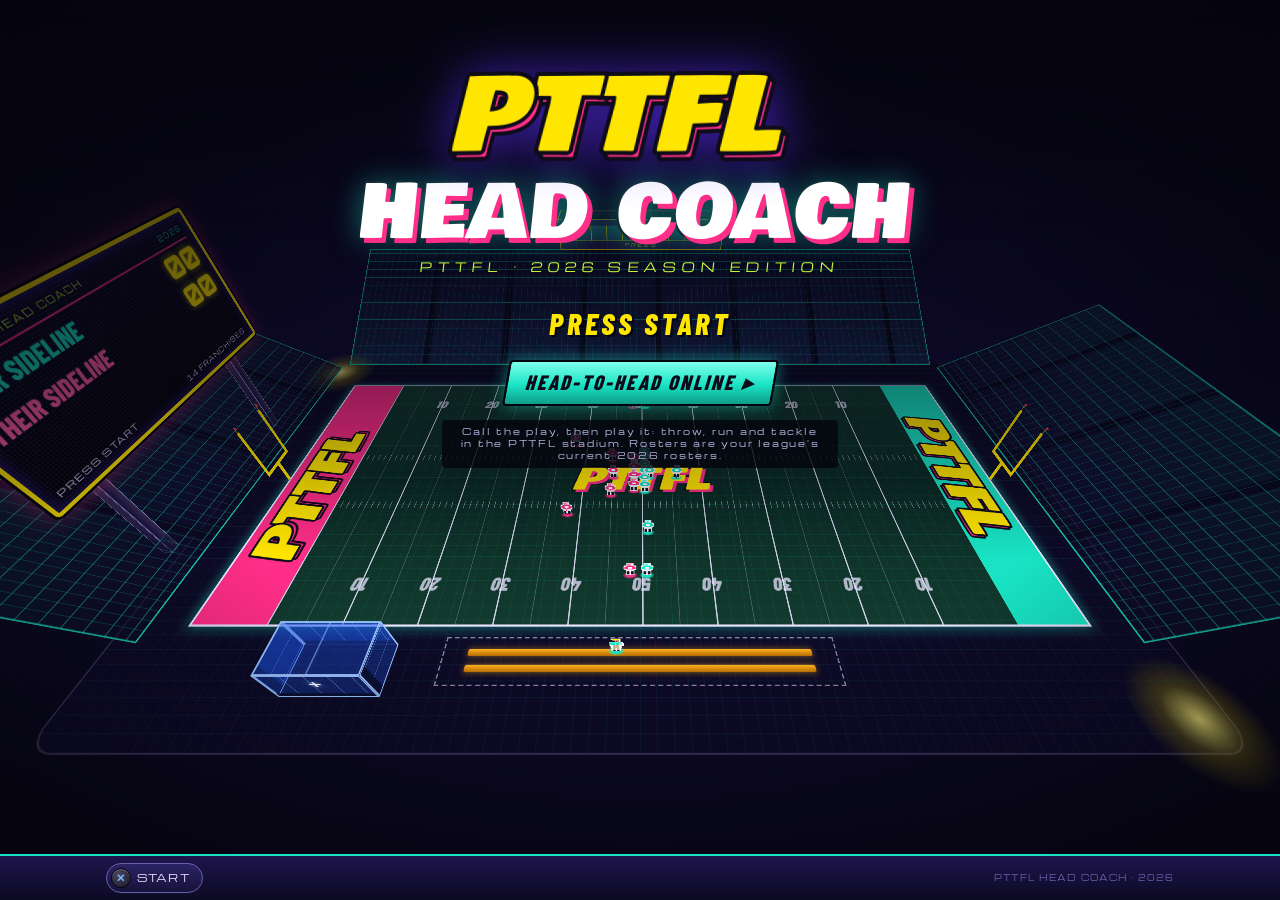
==== commit ba660a3e: "Player mode: play every snap live (Madden-style engine) New assets/hc-live.js: a real-time 22-man en" ====
--- a/index.html
+++ b/index.html
@@ -12,6 +12,7 @@
 <noscript>PTTFL Head Coach needs JavaScript turned on.</noscript>
 <script>window.HC_MODE = 'sp';</script>
 <script src="assets/hc-data.js"></script>
+<script src="assets/hc-live.js"></script>
 <script src="assets/hc-game.js"></script>
 </body>
 </html>
--- a/assets/hc.css
+++ b/assets/hc.css
@@ -630,3 +630,43 @@
 #netov[hidden]{display:none}
 .no-msg{padding:16px 16px 14px;color:#E6E1FF;font-size:1rem;line-height:1.4;text-align:center}
 #netov .ct-btns{padding:0 16px 4px}
+/* in-play throw keys on the name plates */
+.npl .tk{display:none}
+.npl.thr .tk{display:inline-flex;align-items:center;justify-content:center;align-self:center;min-width:12px;height:12px;margin-right:1px;padding:0 2px;background:#FFE600;color:#0E0B1A;border-radius:2px;font-family:var(--f-hud);font-style:normal;font-weight:900;font-size:.5rem;line-height:1;box-shadow:0 0 0 1px rgba(0,0,0,.5)}
+.npl.thr{border-bottom-color:#FFE600}
+
+/* ---------------- Player mode (assets/hc-live.js) ---------------- */
+#lvhud{position:fixed;inset:0;z-index:29;pointer-events:none}
+.lv-prompt{position:absolute;left:50%;bottom:calc(118px + var(--safe-b,0px));transform:translateX(-50%);padding:8px 16px;background:rgba(8,6,24,.88);border:1px solid rgba(255,230,0,.5);border-radius:3px;font-family:var(--f-hud);font-size:.62rem;letter-spacing:.16em;text-transform:uppercase;color:#E8E4FF;white-space:nowrap;box-shadow:0 0 18px rgba(255,230,0,.25);animation:lvpulse 1.4s ease-in-out infinite}
+.lv-prompt b{color:#FFE600;font-weight:400}
+@keyframes lvpulse{50%{box-shadow:0 0 26px rgba(255,230,0,.5)}}
+.lv-call{position:absolute;left:50%;top:28%;transform:translate(-50%,-50%) scale(.9);font-family:"Bowlby One",var(--f-head);font-size:clamp(1.5rem,5vw,2.6rem);font-style:italic;color:#FFE600;-webkit-text-stroke:2px #0E0B1A;paint-order:stroke;text-shadow:3px 3px 0 #FF2E88;letter-spacing:.03em;white-space:nowrap;opacity:0;transition:opacity .15s,transform .15s}
+.lv-call.on{opacity:1;transform:translate(-50%,-50%) scale(1)}
+.lv-call.g{color:#5CFFE6;text-shadow:3px 3px 0 #0B6B5E}
+.lv-call.b{color:#FF7AB5;text-shadow:3px 3px 0 #5A0F33}
+.lv-meter{position:absolute;left:50%;bottom:calc(150px + var(--safe-b,0px));transform:translateX(-50%);width:min(380px,82vw);display:flex;flex-direction:column;align-items:center;gap:5px}
+.lv-mtr{position:relative;width:100%;height:16px;background:rgba(8,6,24,.9);border:2px solid #E8E4FF;border-radius:3px;overflow:hidden;box-shadow:0 4px 14px rgba(0,0,0,.5)}
+.lv-band{position:absolute;top:0;bottom:0;background:linear-gradient(180deg,#5CFF8A,#19C45A);opacity:.9}
+.lv-fill{position:absolute;left:0;top:0;bottom:0;width:100%;transform-origin:0 50%;transform:scaleX(0);background:linear-gradient(90deg,rgba(255,230,0,.35),rgba(255,230,0,.75))}
+.lv-needle{position:absolute;top:-2px;bottom:-2px;width:3px;margin-left:-1.5px;background:#fff;box-shadow:0 0 6px #fff}
+.lv-meter.kick .lv-band{background:linear-gradient(180deg,#19E3C4,#0B8F7C)}
+.lv-mlbl{font-family:var(--f-hud);font-weight:400;font-size:.56rem;letter-spacing:.18em;color:#FFE600;text-shadow:0 1px 3px #000}
+.lv-hint{position:absolute;left:50%;bottom:calc(66px + var(--safe-b,0px));transform:translateX(-50%);display:flex;flex-wrap:wrap;justify-content:center;gap:4px 12px;width:min(900px,96vw);padding:5px 10px;background:rgba(8,6,24,.72);border-radius:3px;font-family:var(--f-head);font-style:italic;font-weight:700;font-size:.78rem;color:#C9C3EE}
+.lv-hint span{white-space:nowrap}
+.lv-hint kbd{display:inline-block;margin-right:4px;padding:0 4px;border:1px solid rgba(255,255,255,.35);border-bottom-width:2px;border-radius:3px;font-family:var(--f-hud);font-style:normal;font-size:.5rem;letter-spacing:.06em;color:#fff;background:rgba(255,255,255,.06);vertical-align:1px}
+#lvtouch{position:fixed;left:0;right:0;bottom:calc(58px + var(--safe-b,0px));z-index:35;display:flex;justify-content:space-between;align-items:flex-end;padding:0 14px;pointer-events:none}
+#lvtouch[hidden]{display:none}
+.lv-stick{position:relative;width:118px;height:118px;border-radius:50%;background:rgba(8,6,24,.45);border:2px solid rgba(232,228,255,.35);pointer-events:auto;touch-action:none}
+.lv-stick i{position:absolute;left:50%;top:50%;width:48px;height:48px;margin:-24px 0 0 -24px;border-radius:50%;background:rgba(25,227,196,.55);border:2px solid #19E3C4}
+.lv-btns{display:grid;grid-template-columns:repeat(3,auto);gap:7px;pointer-events:auto;touch-action:none}
+.lv-b{min-width:58px;height:46px;padding:0 8px;border-radius:23px;border:2px solid rgba(232,228,255,.5);background:rgba(8,6,24,.7);color:#fff;font-family:var(--f-hud);font-size:.5rem;letter-spacing:.08em;-webkit-user-select:none;user-select:none}
+.lv-b.rcv{min-width:46px;background:#FFE600;color:#0E0B1A;border-color:#0E0B1A;font-size:.9rem}
+.lv-b.big{grid-column:1/-1;height:56px;background:#FF2E88;border-color:#fff}
+.lv-b.on{filter:brightness(1.4);transform:scale(.95)}
+.lvx{position:absolute;left:0;top:0;width:0;height:0;transform-style:preserve-3d;pointer-events:none}
+.lvx i{position:absolute;left:-14px;top:-14px;width:28px;height:28px;border-radius:50%;box-sizing:border-box;border:3px solid #FFE600;box-shadow:0 0 10px #FFE600,inset 0 0 6px rgba(255,230,0,.6)}
+.lvx.ring i{left:-17px;top:-17px;width:34px;height:34px;border-width:4px;animation:lvring 1.2s ease-in-out infinite}
+@keyframes lvring{50%{transform:scale(1.18)}}
+.lvx.tgt i{left:-12px;top:-12px;width:24px;height:24px;border:2px dashed #fff;box-shadow:0 0 8px rgba(255,255,255,.7);animation:lvspin 1s linear infinite}
+@keyframes lvspin{to{transform:rotate(360deg)}}
+@media (max-width:640px){.lv-prompt{font-size:.5rem;bottom:calc(196px + var(--safe-b,0px))}.lv-meter{bottom:calc(210px + var(--safe-b,0px))}}
